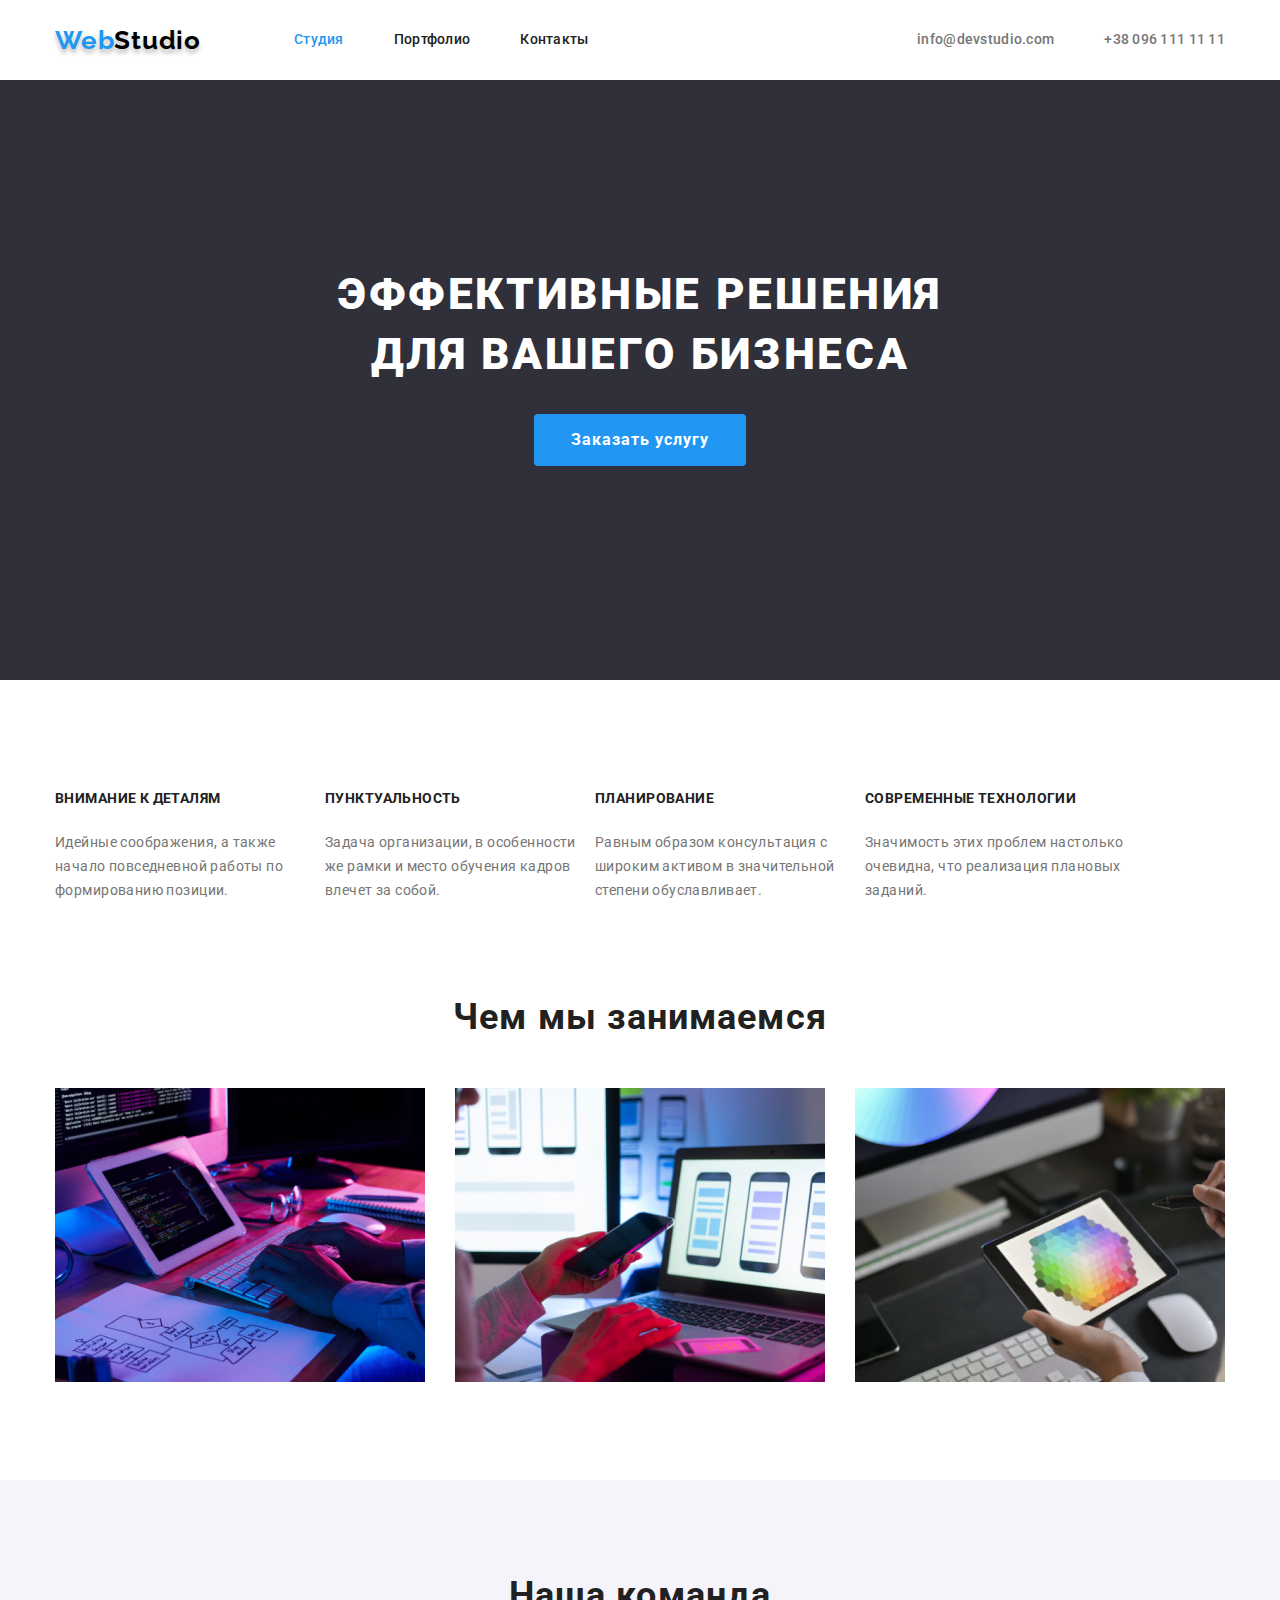
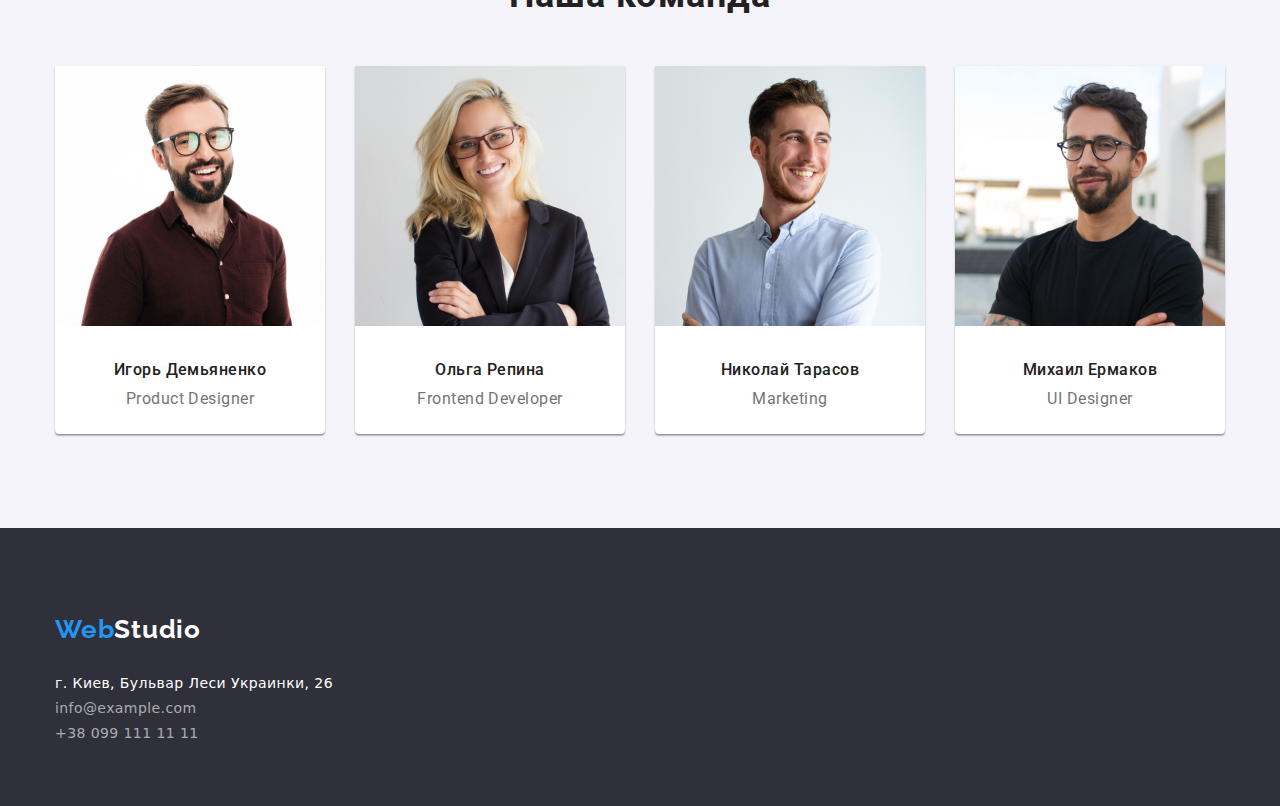
==== index.html @ 6ad6c047 "create repo" ====
<!DOCTYPE html>
<!--goit-markup-hw-04 DENYS TYMOFIEIEV-->
<!--Главная страница Студия-->
<html lang="ru">
  <head>
    <meta charset="UTF-8" />
    <meta name="viewport" content="width=device-width, initial-scale=1.0" />
    <title>Web Studio</title>
    <!--Connect stylesheet file-->
    <link
      href="https://fonts.googleapis.com/css2?family=Raleway:wght@400;500;700&family=Roboto:wght@400;500;700;900&display=swap"
      rel="stylesheet"
    />
    <link rel="stylesheet" href="./css/modern-normalize.css" />
    <link rel="stylesheet" href="./css/styles.css" />
  </head>
  <body>
    <header>
      <!-- Main navigation block -->
      <div class="container">
        <nav>
          <!--Logo links in the header-->
          <a href="./">
            <p class="logo">
              <span class="logo-blue">Web</span
              ><span class="logo-black">Studio</span>
            </p>
          </a>
          <!--Navigation list links in header-->
          <ul class="nav-block">
            <li class="list"><a class="active-link" href="./">Студия</a></li>
            <li class="list"><a href="./portfolio.html">Портфолио</a></li>
            <li class="list"><a href="">Контакты</a></li>
          </ul>
        </nav>
        <!--Contacts links list in the header-->
        <ul class="ul-contacts">
          <li class="list-contacts">
            <a href="mailto:info@devstudio.com"> info@devstudio.com </a>
          </li>
          <li class="list-contacts">
            <a href="tel:+380961111111"> +38 096 111 11 11 </a>
          </li>
        </ul>
      </div>
    </header>
    <main>
      <!--Hero block div, image and section (text and button)-->
      <section class="hero-section">
        <div class="container hero">
          <h1>
            Эффективные решения <br />
            для вашего бизнеса
          </h1>
          <button class="hero-button">Заказать услугу</button>
        </div>
      </section>
      <!--Section advantage block-->
      <section class="advantage">
        <div class="container">
          <ul>
            <li>
              <h3>Внимание к деталям</h3>
              <p>
                Идейные соображения, а также начало повседневной работы по
                формированию позиции.
              </p>
            </li>
            <li>
              <h3>Пунктуальность</h3>
              <p>
                Задача организации, в особенности же рамки и место обучения
                кадров влечет за собой.
              </p>
            </li>
            <li>
              <h3>Планирование</h3>
              <p>
                Равным образом консультация с широким активом в значительной
                степени обуславливает.
              </p>
            </li>
            <li>
              <h3>Современные технологии</h3>
              <p>
                Значимость этих проблем настолько очевидна, что реализация
                плановых заданий.
              </p>
            </li>
          </ul>
        </div>
      </section>
      <!--What we doing block-->
      <section class="section-wedo">
        <div class="wedo container">
          <h2>Чем мы занимаемся</h2>
          <ul class="wedo-img">
            <li>
              <a href=""
                ><img
                  src="./images/img1.jpg"
                  width="370"
                  alt="Десктопное приложение"
              /></a>
            </li>
            <li>
              <a href=""
                ><img
                  src="./images/img2.jpg"
                  width="370"
                  alt="Мобильное приложение"
              /></a>
            </li>
            <li>
              <a href=""
                ><img
                  src="./images/img3.jpg"
                  width="370"
                  alt="Дизайнерское решение"
              /></a>
            </li>
          </ul>
        </div>
      </section>
      <!--Our team block-->
      <section class="team-section">
        <div class="team container">
          <h2>Наша команда</h2>
          <ul>
            <li>
              <img src="./images/igor1.jpg" width="270" alt="Парень" />
              <h3>Игорь Демьяненко</h3>
              <p>Product Designer</p>
            </li>
            <li>
              <img src="./images/olga2.jpg" width="270" alt="Девушка" />
              <h3>Ольга Репина</h3>
              <p>Frontend Developer</p>
            </li>
            <li>
              <img src="./images/nikola3.jpg" width="270" alt="Парень" />
              <h3>Николай Тарасов</h3>
              <p>Marketing</p>
            </li>
            <li>
              <img src="./images/michael4.jpg" width="270" alt="Парень" />
              <h3>Михаил Ермаков</h3>
              <p>UI Designer</p>
            </li>
          </ul>
        </div>
      </section>
      <!--Footer area - down page-->
    </main>
    <footer>
      <!--Logo links in the header-->
      <div class="container down-page">
        <a href="./">
          <p class="logodown">
            <span class="logo-blue">Web</span
            ><span class="logo-white">Studio</span>
          </p>
        </a>
        <address class="adr">
          <span>г. Киев, Бульвар Леси Украинки, 26</span> <br />
          <a href="mailto:info@example.com"> info@example.com </a>
          <br />
          <a href="tel:+380991111111"> +38 099 111 11 11 </a>
        </address>
      </div>
    </footer>
  </body>
</html>
---- css/styles.css ----
/*Палітра основних кольорів*/
/*Logo-blue color: #2196F3;*/
/*Logo-black color: #000000;*/
/*Logo-white color: #FFFFFF;*/
/*h2-text color: #212121;*/
/*p-text color: #757575;*/
/*footer-header background: #2F303A;*/
/*our team section background: #F5F4FA;*/
:root {
  --Logo-blue-color: #2196f3;
  --Logo-black-color: #000000;
  --Logo-white-color: #ffffff;
  --h2-text-color: #212121;
  --p-text-color: #757575;
  --footer-header-background: #2f303a;
  --our-team-background: #f5f4fa;
}
header > div {
  align-items: center;

  background-color: var(--Logo-white-color);
  font-family: Roboto;
  font-style: normal;
  font-weight: 500;
  font-size: 14px;
  line-height: 1.14;
  letter-spacing: 0.02em;
}
main {
  font-family: Roboto;
}
a {
  text-decoration: none;
}
ul {
  list-style: none;
  padding-left: 0;
}
h1 {
  margin-top: 0;
  margin-bottom: 0;
}
h2 {
  margin-top: 0;
  margin-bottom: 0;

  color: var(--h2-text-color);
  font-style: normal;
  font-weight: bold;
  font-size: 36px;
  line-height: 42px;
  letter-spacing: 0.03em;
}
/*Logo style*/
nav > a {
  display: block;
  margin-right: 93px;
}
p.logo {
  font-family: Raleway;
  font-style: normal;
  font-weight: bold;
  font-size: 26px;
  line-height: 31px;
  letter-spacing: 0.03em;
  text-shadow: 0px 4px 4px rgba(0, 0, 0, 0.25);
}
p.logo-portfolio {
  font-family: Raleway;
  font-style: normal;
  font-weight: bold;
  font-size: 26px;
  line-height: 31px;
  letter-spacing: 0.03em;
}
p.logodown {
  margin: 0px, 0px, 20px, 0px;
  font-family: Raleway;
  font-style: normal;
  font-weight: bold;
  font-size: 26px;
  line-height: 31px;
  letter-spacing: 0.03em;
}
span.logo-blue {
  color: var(--Logo-blue-color);
}
span.logo-black {
  color: var(--Logo-black-color);
}
span.logo-white {
  color: var(--Logo-white-color);
}
nav {
  display: flex;
  align-items: center;
}
/*Загальні параметри контейнера для макета*/
.container {
  display: flex;
  width: 1200px;
  padding-left: 15px;
  padding-right: 15px;
  margin-left: auto;
  margin-right: auto;
}
header > div {
  align-items: center;
  max-height: 80px;

  background-color: var(--Logo-white-color);
  font-family: Roboto;
  font-style: normal;
  font-weight: 500;
  font-size: 14px;
  line-height: 1.14;
  letter-spacing: 0.02em;
}
.list > a {
  color: var(--h2-text-color);
}
.list > a:hover,
.list > a:focus {
  color: var(--Logo-blue-color);
}
/*Пошта та телефон в хедері*/
.ul-contacts {
  display: flex;
  align-items: center;
  margin-left: auto;
}
.ul-contacts li:not(:last-child) {
  margin-right: 50px;
}
.list-contacts > a {
  color: var(--p-text-color);
}
.list-contacts > a:hover,
.list-contacts > a:focus {
  color: var(--Logo-blue-color);
}
/* nav-block стилі для блоку посилань хедера*/
.nav-block {
  display: flex;
  padding-left: 0;
}
.nav-block li:not(:last-child) {
  margin-right: 50px;
}
/* Оформлення ГЕРОЯ*/
.hero {
  display: flex;
  flex-direction: column;
  justify-content: center;
  align-items: center;

  font-family: Roboto;
}
.hero-section {
  padding-top: 184px;
  padding-bottom: 184px;
  background-color: var(--footer-header-background);
}
.hero > h1 {
  color: var(--Logo-white-color);
  font-family: Roboto;
  font-style: normal;
  font-weight: 900;
  font-size: 44px;
  line-height: 60px;
  text-align: center;
  letter-spacing: 0.06em;
  text-transform: uppercase;
}
.hero-button {
  box-sizing: content-box;
  width: 200px;
  height: 50px;
  margin: 30px;
  border: var(--Logo-blue-color);
  border-radius: 4px;
  background-color: var(--Logo-blue-color);
  color: var(--Logo-white-color);
  font-style: normal;
  font-weight: bold;
  font-size: 16px;
  line-height: 30px;
  letter-spacing: 0.06em;
}
.hero-button:hover,
.hero-button:hover {
  background-color: var(--Logo-white-color);
  color: var(--Logo-blue-color);
  font-style: normal;
  font-weight: bold;
  font-size: 16px;
  line-height: 30px;
  text-align: center;
  letter-spacing: 0.06em;
}
/*Оформлення ПЕРЕВАГИ*/
.advantage {
  padding-top: 94px;
}
.advantage h3 {
  margin-top: 0;
  padding-bottom: 10px;
  color: var(--h2-text-color);
  font-style: normal;
  font-weight: bold;
  font-size: 14px;
  line-height: 16px;
  letter-spacing: 0.03em;
  text-transform: uppercase;
}
.advantage p {
  max-width: 270px;
  margin: 0;

  color: var(--p-text-color);
  font-style: normal;
  font-weight: normal;
  font-size: 14px;
  line-height: 24px;
  letter-spacing: 0.03em;
}
.advantage ul {
  display: flex;
  margin-bottom: 0;
  justify-content: space-between;
}
/* Оформлення ЧИМ МИ ЗАЙМАЄМОСЯ */
.section-wedo {
  padding-top: 94px;
  padding-bottom: 94px;
}
.wedo {
  flex-direction: column;
  margin-bottom: 0px;
}
.wedo > h2 {
  text-align: center;
  margin-bottom: 0px;
}
.wedo-img a {
  display: block;
  margin-bottom: 0px;
}
.wedo-img {
  display: flex;
  justify-content: space-between;
  margin-top: 50px;
  margin-bottom: 0px;
}
/* Оформлення Наша Команда*/
.team-section {
  padding-top: 94px;
  padding-bottom: 94px;
  background-color: var(--our-team-background);
}
.team {
  flex-direction: column;
  justify-content: center;
  align-items: center;
  font-style: normal;
  font-weight: 500;
  font-size: 16px;
  line-height: 19px;
  text-align: center;
  letter-spacing: 0.03em;
}
.team > h2 {
  margin-bottom: 50px;
  font-style: normal;
  font-weight: bold;
  font-size: 36px;
  line-height: 42px;
  text-align: center;
  letter-spacing: 0.03em;
}
.team > ul {
  display: flex;
  margin-bottom: 0px;
  margin-top: 0px;
  margin-left: auto;
  margin-right: auto;
  justify-content: space-between;
}
.team li {
  max-width: 270px;
  max-height: 368px;

  background-color: var(--Logo-white-color);
  box-shadow: 0px 1px 3px rgba(0, 0, 0, 0.12), 0px 1px 1px rgba(0, 0, 0, 0.14),
    0px 2px 1px rgba(0, 0, 0, 0.2);
  border-radius: 0px 0px 4px 4px;
}
.team li:not(:last-child) {
  margin-right: 30px;
}
.team h3 {
  padding-top: 30px;
  margin-bottom: 10px;
  margin-top: 0px;
  color: var(--h2-text-color);
  font-style: normal;
  font-weight: 500;
  font-size: 16px;
  line-height: 19px;
  text-align: center;
  letter-spacing: 0.03em;
}
.team p {
  box-sizing: border-box;
  padding-bottom: 30px;
  margin-top: 0px;
  margin-bottom: 0px;
  color: var(--p-text-color);
  font-style: normal;
  font-weight: normal;
  font-size: 16px;
  line-height: 19px;
  text-align: center;
  letter-spacing: 0.03em;
}
/*Елементи підвалу*/
footer {
  padding-top: 60px;
  padding-bottom: 60px;
  background-color: var(--footer-header-background);
}
address {
  font-style: normal;
  font-weight: normal;
  font-size: 14px;
  line-height: 24px;
  letter-spacing: 0.03em;
}
.down-page {
  flex-direction: column;
  align-items: flex-start;
}
footer > a > p {
  margin-top: 0;
}

.adr span {
  margin-bottom: 9px;
  color: var(--Logo-white-color);
  font-style: normal;
  font-weight: normal;
  font-size: 14px;
  line-height: 1.71;
  /* or 171% */
  letter-spacing: 0.03em;
}
.adr a {
  color: rgba(255, 255, 255, 0.6);
  font-style: normal;
  font-weight: normal;
  font-size: 14px;
  line-height: 1.71;
  /* or 171% */
  letter-spacing: 0.03em;
  margin-bottom: 9px;
}
a.active-link {
  color: var(--Logo-blue-color);
}
button.filter {
  padding: 6px 22px 6px 22px;
  color: var(--h2-text-color);
  background-color: var(--our-team-background);
  font-style: normal;
  font-weight: 500;
  font-size: 16px;
  line-height: 26px;
  text-align: center;
  letter-spacing: 0.03em;
  border-radius: 4px;
  box-shadow: none;
  border: none;
}
button.filter:hover,
button.active:focus {
  color: var(--Logo-white-color);
  background-color: var(--Logo-blue-color);
  font-style: normal;
  font-weight: 500;
  font-size: 16px;
  line-height: 26px;
  text-align: center;
  letter-spacing: 0.03em;
  border-color: var(--Logo-white-color);
  box-shadow: 0px 4px 5px 0 rgba(0, 0, 0, 0.5); /* Параметры тени */
}
h2.img-head {
  color: var(--h2-text-color);
  font-style: normal;
  font-weight: bold;
  font-size: 18px;
  line-height: 36px;
  letter-spacing: 0.06em;
}
p.img-p {
  color: var(--p-text-color);
  font-style: normal;
  font-weight: normal;
  font-size: 16px;
  line-height: 30px;
  letter-spacing: 0.03em;
}
/* PORTFOLIO - PAGE Styles*/
/* PORTFOLIO - PAGE Styles*/
/* PORTFOLIO - PAGE Styles*/

.no-display {
  display: none;
}
.zero {
  margin-bottom: 0px;
  margin-top: 0px;
}
.search-menu {
  display: flex;
  justify-content: center;
  margin-top: 87px;
  margin-bottom: 50px;
}
.search-menu > li:not(:last-child) {
  margin-right: 8px;
}
.portfolio-section {
  margin-top: 0px;
  margin-bottom: 101px;
}
.portfolio-content {
  flex-direction: column;
  justify-content: center;
}
.portfolio-projects {
  display: flex;
  flex-wrap: wrap;
  justify-content: center;
  margin-top: 0px;
  margin-bottom: 0px;
}
.portfolio-projects > li {
  box-sizing: border-box;
  max-width: 370px;
  max-height: 404px;
  margin-top: 0px;
  margin-bottom: 0px;
  border-style: solid;
  border-width: 1px;
  border-color: #eeeeee;
}
.portfolio-projects > li:not(:nth-last-child(-n + 3)) {
  margin-bottom: 30px;
}
.portfolio-projects > li:not(:nth-child(3n + 0)) {
  margin-right: 30px;
}
.portfolio-projects > li > a > h2 {
  box-sizing: border-box;
  margin-left: 24px;
  margin-bottom: 4px;
  padding-top: 20px;
}
.portfolio-projects > li > a > p {
  box-sizing: border-box;
  margin-left: 24px;
  margin-top: 0px;
  margin-bottom: 0px;
  padding-bottom: 20px;
}
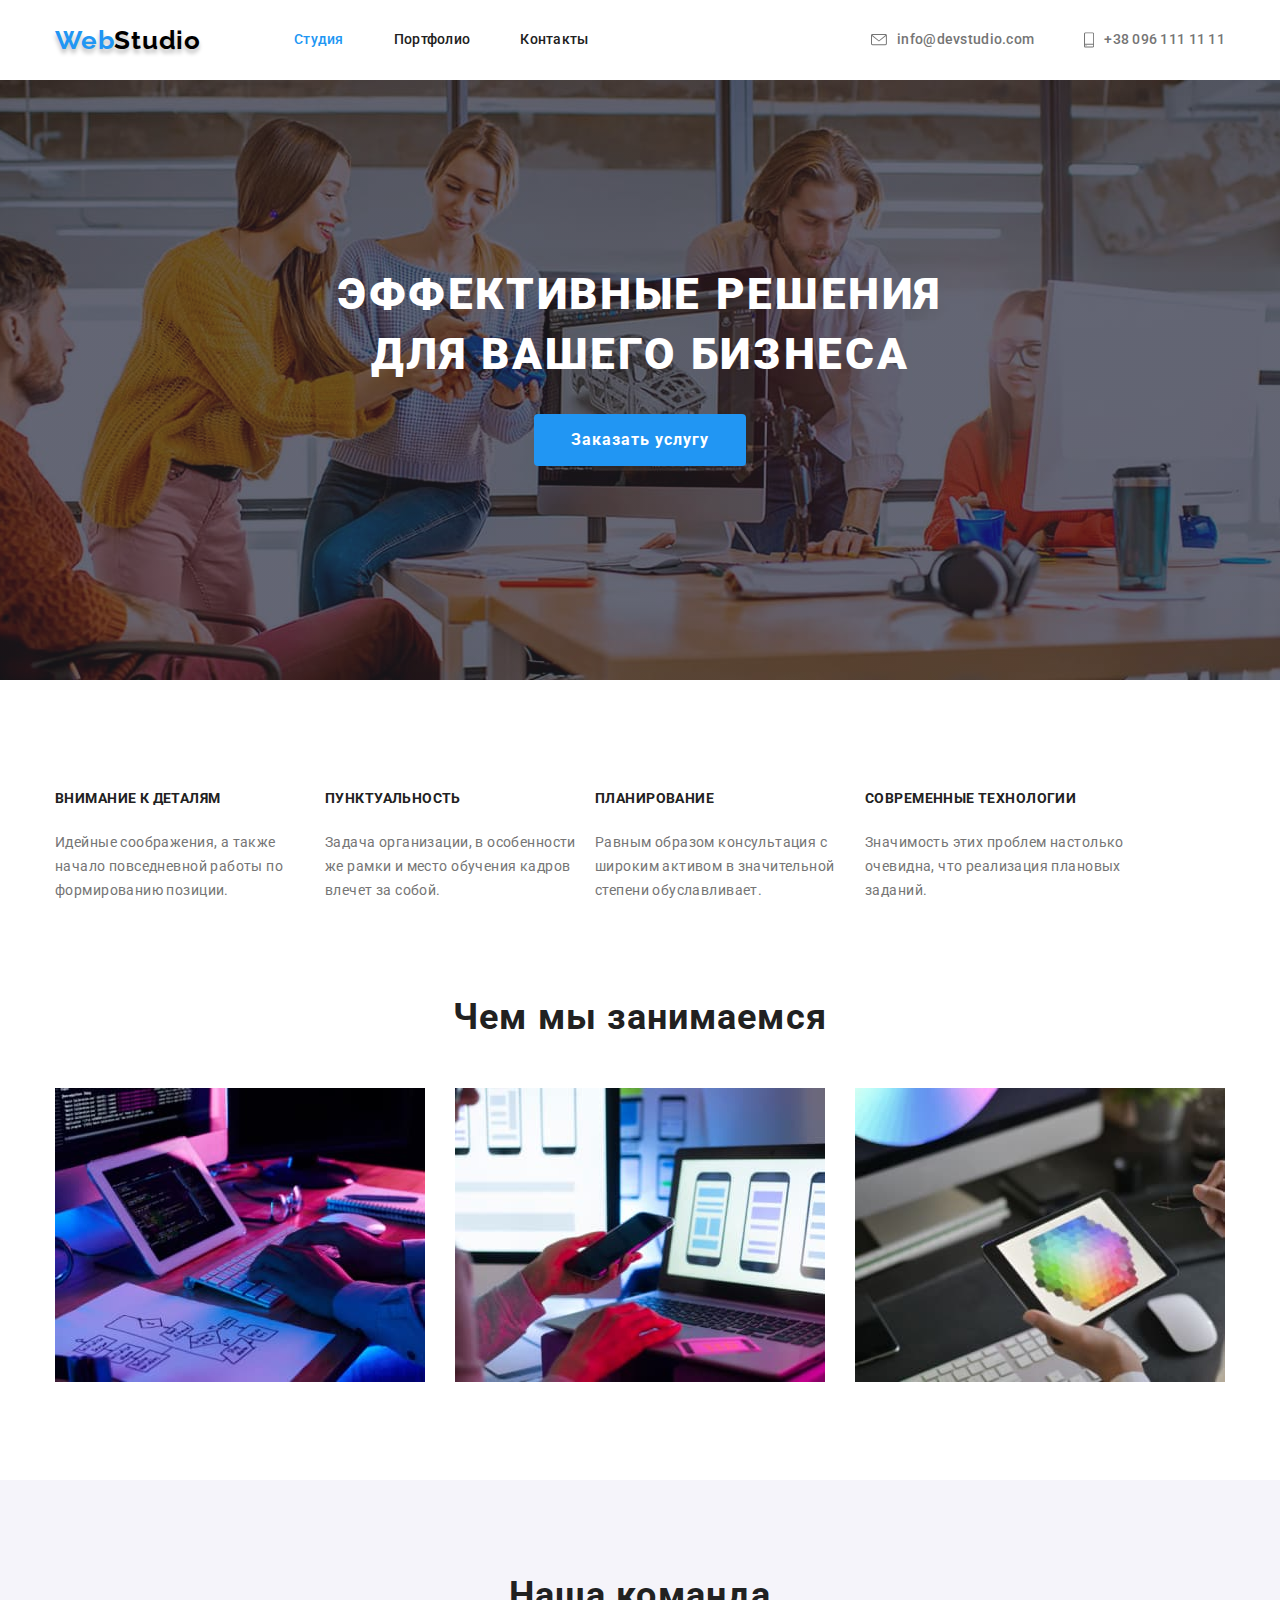
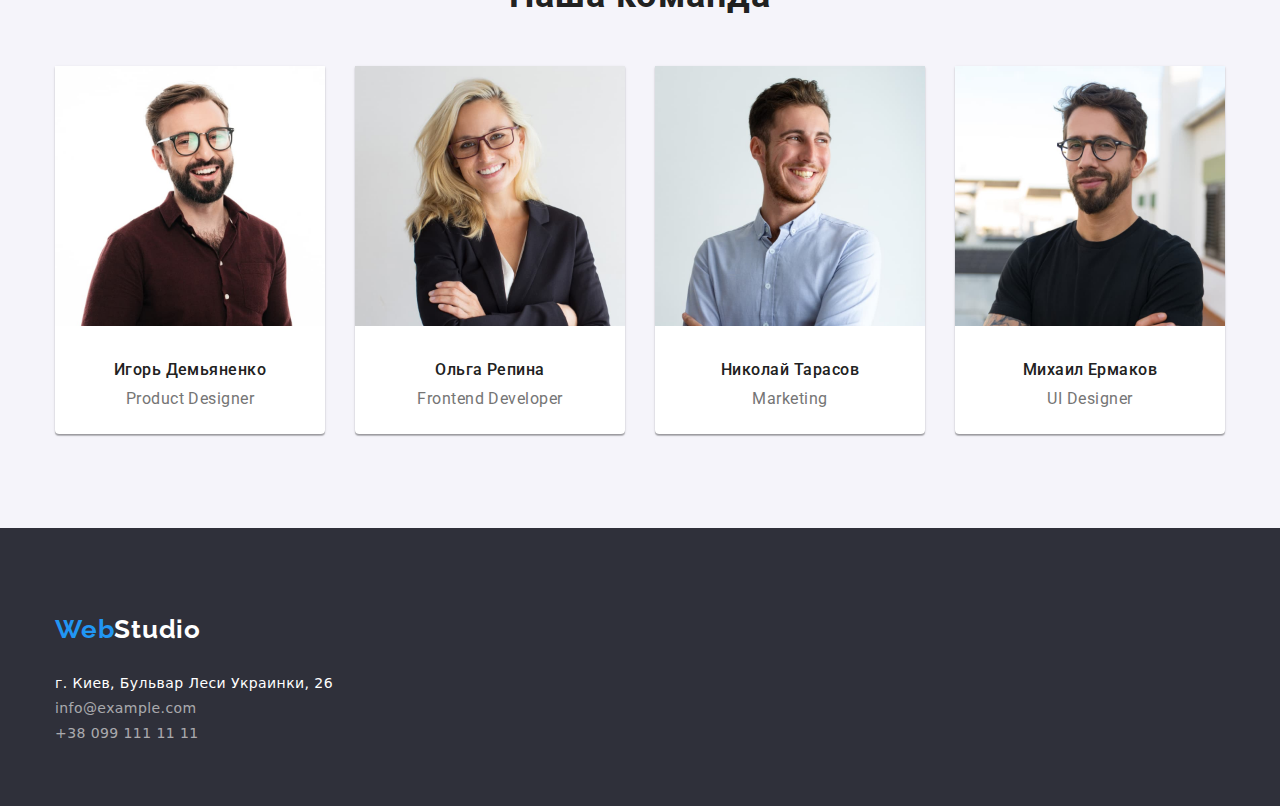
==== commit 7b0d540c: "update images" ====
--- a/index.html
+++ b/index.html
@@ -36,10 +36,20 @@
         <!--Contacts links list in the header-->
         <ul class="ul-contacts">
           <li class="list-contacts">
-            <a href="mailto:info@devstudio.com"> info@devstudio.com </a>
+            <a href="mailto:info@devstudio.com"
+              ><svg class="icon-header" width="16" height="12">
+                <use href="./images/sprite.svg#icon-hover"></use>
+              </svg>
+              info@devstudio.com
+            </a>
           </li>
           <li class="list-contacts">
-            <a href="tel:+380961111111"> +38 096 111 11 11 </a>
+            <a href="tel:+380961111111"
+              ><svg class="icon-header" width="10" height="16">
+                <use href="./images/sprite.svg#icon-smartphone"></use>
+              </svg>
+              +38 096 111 11 11
+            </a>
           </li>
         </ul>
       </div>
--- a/css/styles.css
+++ b/css/styles.css
@@ -14,6 +14,7 @@
   --p-text-color: #757575;
   --footer-header-background: #2f303a;
   --our-team-background: #f5f4fa;
+  --new-bg-hero: #c4c4c4;
 }
 header > div {
   align-items: center;
@@ -132,12 +133,17 @@
 .ul-contacts li:not(:last-child) {
   margin-right: 50px;
 }
+
 .list-contacts > a {
+  display: flex;
+  align-items: center;
   color: var(--p-text-color);
+  fill: #757575;
 }
 .list-contacts > a:hover,
 .list-contacts > a:focus {
   color: var(--Logo-blue-color);
+  fill: var(--Logo-blue-color);
 }
 /* nav-block стилі для блоку посилань хедера*/
 .nav-block {
@@ -159,7 +165,15 @@
 .hero-section {
   padding-top: 184px;
   padding-bottom: 184px;
-  background-color: var(--footer-header-background);
+  background-color: var(--new-bg-hero);
+  background-image: linear-gradient(
+      to right,
+      rgba(47, 48, 58, 0.4),
+      rgba(47, 48, 58, 0.4)
+    ),
+    url("../images/image-for-hero.jpg");
+  background-repeat: no-repeat;
+  background-position: center;
 }
 .hero > h1 {
   color: var(--Logo-white-color);
@@ -188,9 +202,9 @@
   letter-spacing: 0.06em;
 }
 .hero-button:hover,
-.hero-button:hover {
-  background-color: var(--Logo-white-color);
-  color: var(--Logo-blue-color);
+.hero-button:focus {
+  background-color: #188ce8;
+  color: var(--Logo-white-color);
   font-style: normal;
   font-weight: bold;
   font-size: 16px;
@@ -474,3 +488,9 @@
   margin-bottom: 0px;
   padding-bottom: 20px;
 }
+/* ОФОРМЛЕННЯ ГРАФІКИ*/
+/* ОФОРМЛЕННЯ ГРАФІКИ*/
+/* ОФОРМЛЕННЯ ГРАФІКИ*/
+.icon-header {
+  margin-right: 10px;
+}
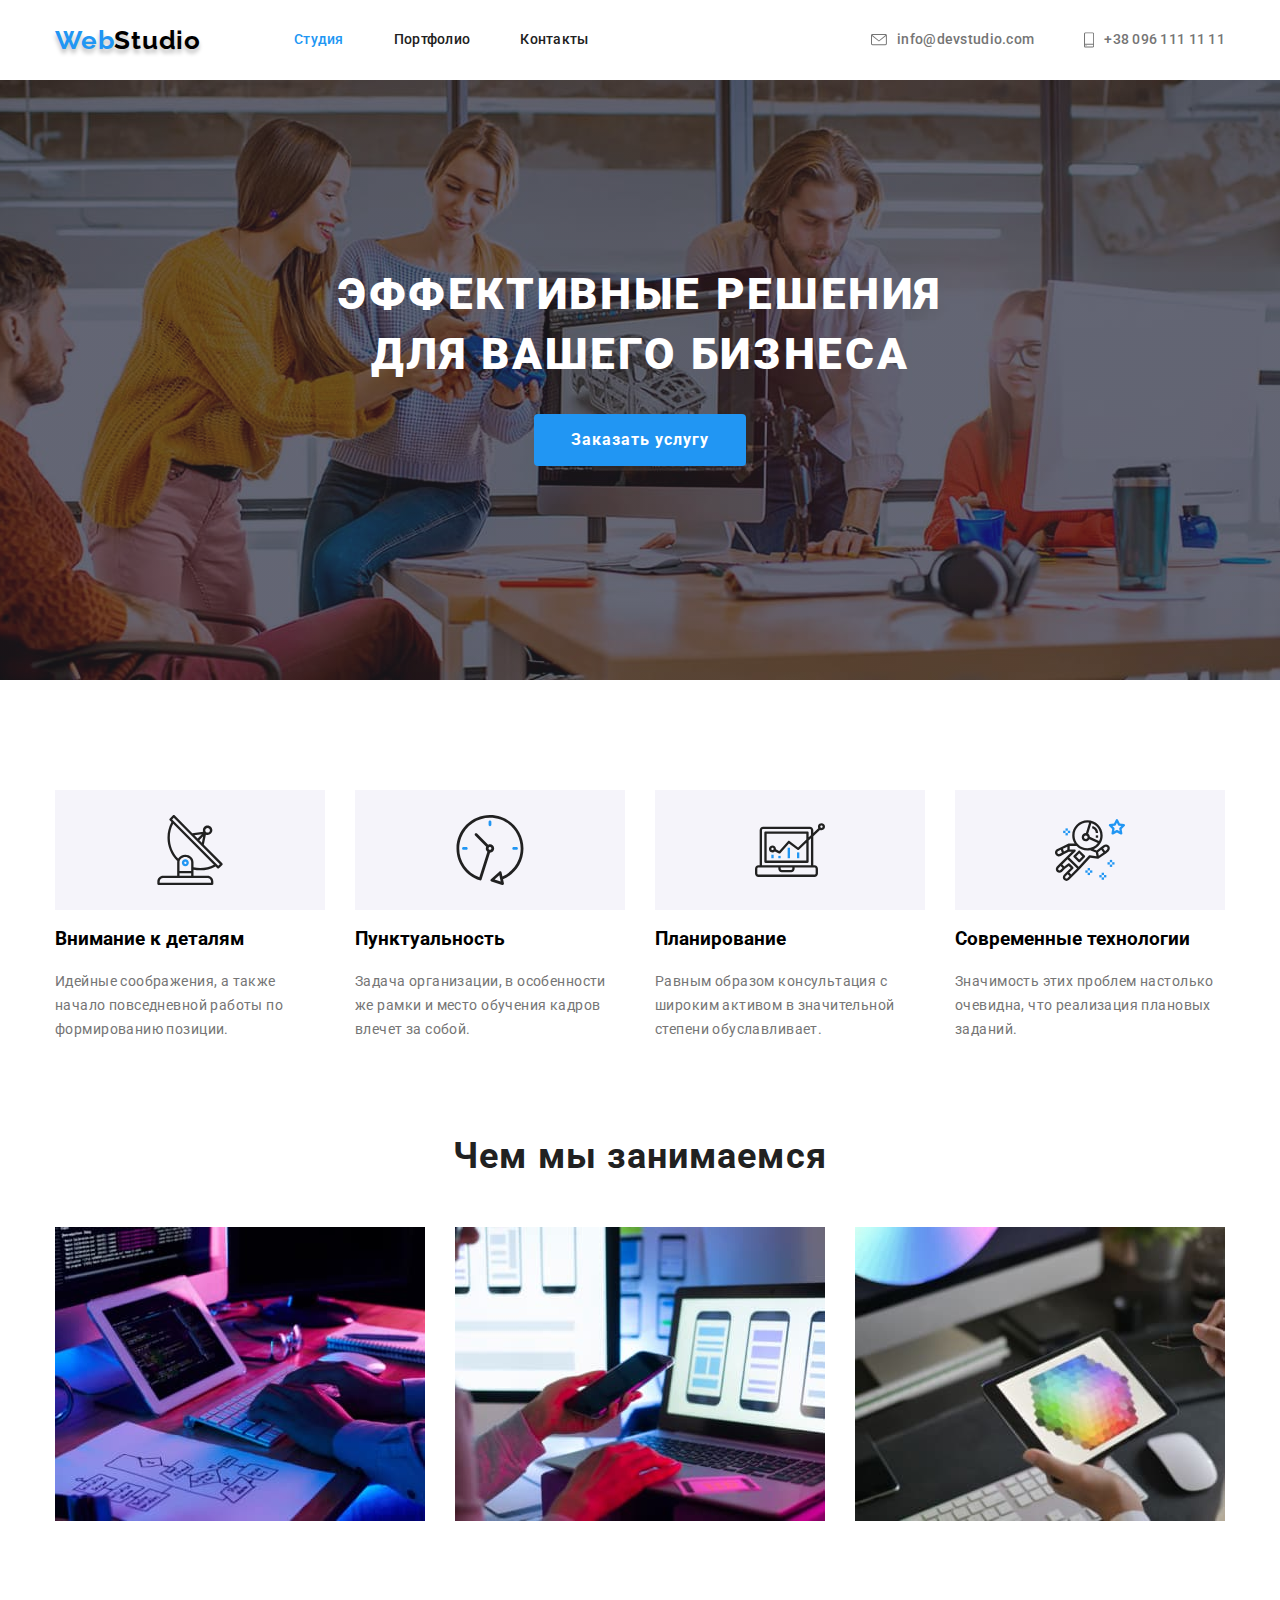
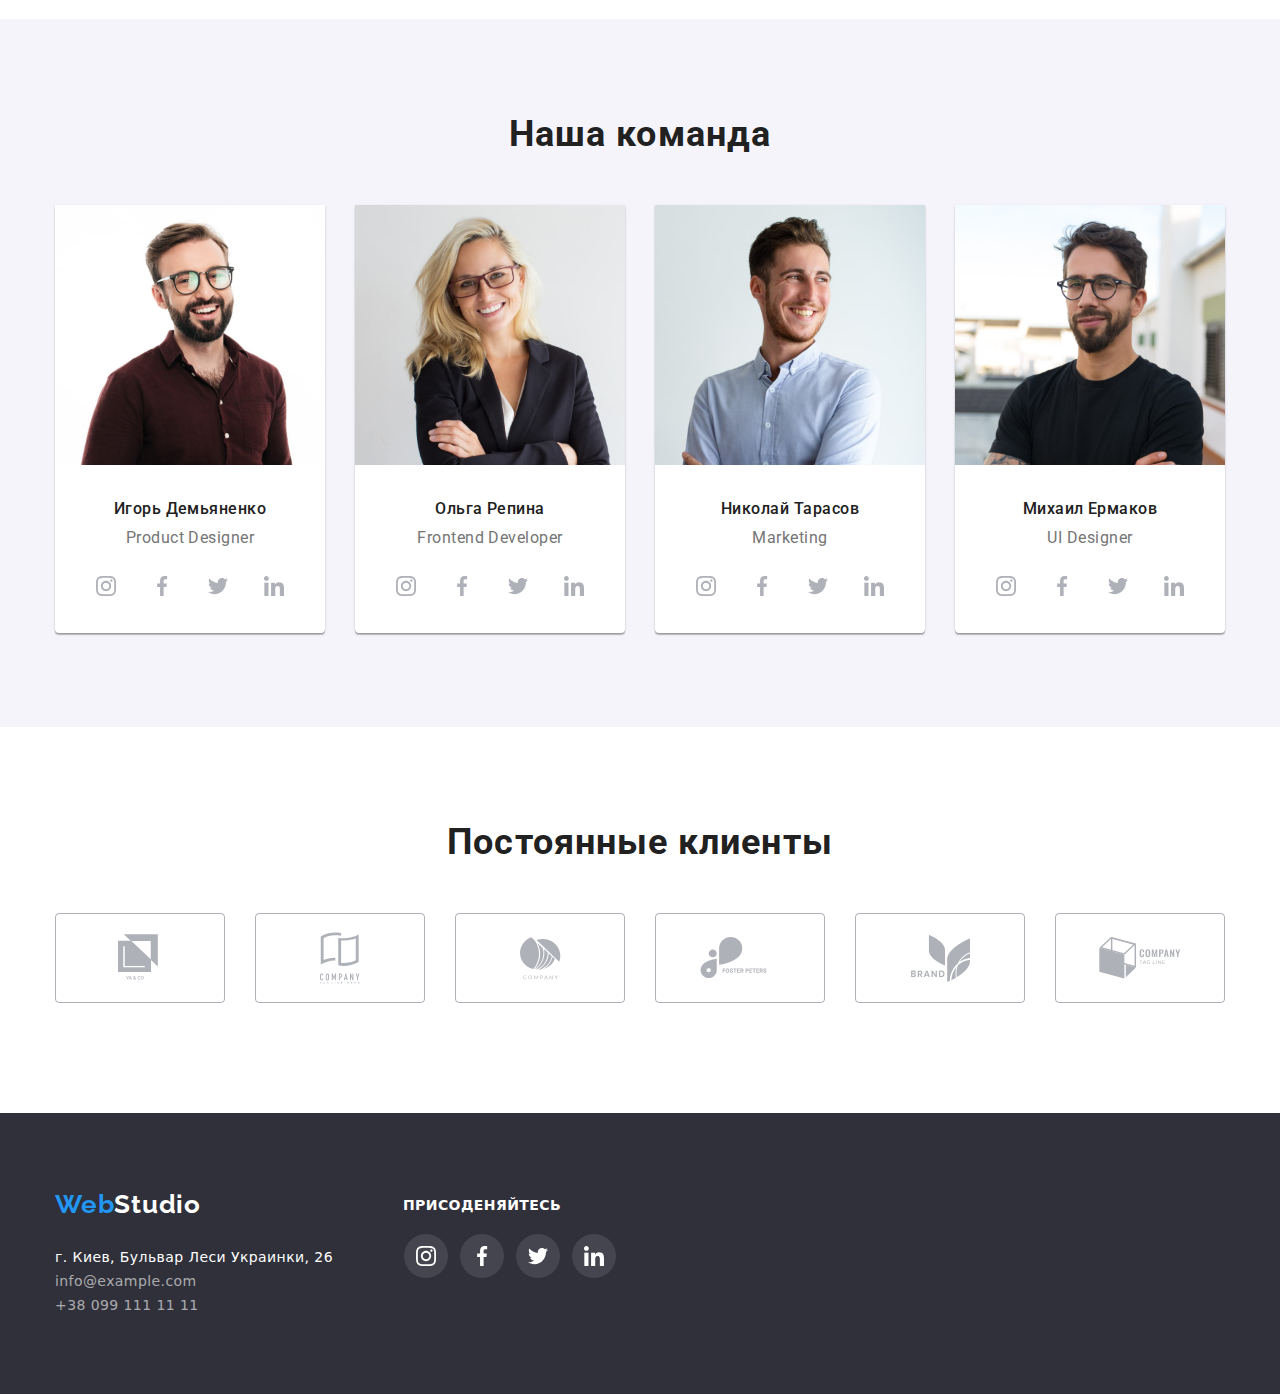
==== commit edf90617: "HW4 ver1" ====
--- a/index.html
+++ b/index.html
@@ -70,6 +70,11 @@
         <div class="container">
           <ul>
             <li>
+              <div class="icon-adv">
+                <svg width="70" height="70">
+                  <use href="./images/sprite.svg#icon-antenna1"></use>
+                </svg>
+              </div>
               <h3>Внимание к деталям</h3>
               <p>
                 Идейные соображения, а также начало повседневной работы по
@@ -77,6 +82,11 @@
               </p>
             </li>
             <li>
+              <div class="icon-adv">
+                <svg width="70" height="70">
+                  <use href="./images/sprite.svg#icon-clock1"></use>
+                </svg>
+              </div>
               <h3>Пунктуальность</h3>
               <p>
                 Задача организации, в особенности же рамки и место обучения
@@ -84,6 +94,11 @@
               </p>
             </li>
             <li>
+              <div class="icon-adv">
+                <svg width="70" height="70">
+                  <use href="./images/sprite.svg#icon-diagram1"></use>
+                </svg>
+              </div>
               <h3>Планирование</h3>
               <p>
                 Равным образом консультация с широким активом в значительной
@@ -91,6 +106,11 @@
               </p>
             </li>
             <li>
+              <div class="icon-adv">
+                <svg width="70" height="70">
+                  <use href="./images/sprite.svg#icon-astronaut1"></use>
+                </svg>
+              </div>
               <h3>Современные технологии</h3>
               <p>
                 Значимость этих проблем настолько очевидна, что реализация
@@ -136,26 +156,203 @@
       <section class="team-section">
         <div class="team container">
           <h2>Наша команда</h2>
-          <ul>
+          <ul class="team-ul">
             <li>
               <img src="./images/igor1.jpg" width="270" alt="Парень" />
               <h3>Игорь Демьяненко</h3>
               <p>Product Designer</p>
+              <div>
+                <ul class="social-ul">
+                  <li class="social-li">
+                    <a href="">
+                      <svg class="social-link" width="20" height="20">
+                        <use href="./images/sprite.svg#icon-instagram"></use>
+                      </svg>
+                    </a>
+                  </li>
+                  <li class="social-li">
+                    <a href="">
+                      <svg class="social-link" width="20" height="20">
+                        <use href="./images/sprite.svg#icon-facebook"></use>
+                      </svg>
+                    </a>
+                  </li>
+                  <li class="social-li">
+                    <a href="">
+                      <svg class="social-link" width="20" height="20">
+                        <use href="./images/sprite.svg#icon-twitter"></use>
+                      </svg>
+                    </a>
+                  </li>
+                  <li class="social-li">
+                    <a href="">
+                      <svg class="social-link" width="20" height="20">
+                        <use href="./images/sprite.svg#icon-linkedin"></use>
+                      </svg>
+                    </a>
+                  </li>
+                </ul>
+              </div>
             </li>
             <li>
               <img src="./images/olga2.jpg" width="270" alt="Девушка" />
               <h3>Ольга Репина</h3>
               <p>Frontend Developer</p>
+              <div>
+                <ul class="social-ul">
+                  <li class="social-li">
+                    <a href="">
+                      <svg class="social-link" width="20" height="20">
+                        <use href="./images/sprite.svg#icon-instagram"></use>
+                      </svg>
+                    </a>
+                  </li>
+                  <li class="social-li">
+                    <a href="">
+                      <svg class="social-link" width="20" height="20">
+                        <use href="./images/sprite.svg#icon-facebook"></use>
+                      </svg>
+                    </a>
+                  </li>
+                  <li class="social-li">
+                    <a href="">
+                      <svg class="social-link" width="20" height="20">
+                        <use href="./images/sprite.svg#icon-twitter"></use>
+                      </svg>
+                    </a>
+                  </li>
+                  <li class="social-li">
+                    <a href="">
+                      <svg class="social-link" width="20" height="20">
+                        <use href="./images/sprite.svg#icon-linkedin"></use>
+                      </svg>
+                    </a>
+                  </li>
+                </ul>
+              </div>
             </li>
             <li>
               <img src="./images/nikola3.jpg" width="270" alt="Парень" />
               <h3>Николай Тарасов</h3>
               <p>Marketing</p>
+              <div>
+                <ul class="social-ul">
+                  <li class="social-li">
+                    <a href="">
+                      <svg class="social-link" width="20" height="20">
+                        <use href="./images/sprite.svg#icon-instagram"></use>
+                      </svg>
+                    </a>
+                  </li>
+                  <li class="social-li">
+                    <a href="">
+                      <svg class="social-link" width="20" height="20">
+                        <use href="./images/sprite.svg#icon-facebook"></use>
+                      </svg>
+                    </a>
+                  </li>
+                  <li class="social-li">
+                    <a href="">
+                      <svg class="social-link" width="20" height="20">
+                        <use href="./images/sprite.svg#icon-twitter"></use>
+                      </svg>
+                    </a>
+                  </li>
+                  <li class="social-li">
+                    <a href="">
+                      <svg class="social-link" width="20" height="20">
+                        <use href="./images/sprite.svg#icon-linkedin"></use>
+                      </svg>
+                    </a>
+                  </li>
+                </ul>
+              </div>
             </li>
             <li>
               <img src="./images/michael4.jpg" width="270" alt="Парень" />
               <h3>Михаил Ермаков</h3>
               <p>UI Designer</p>
+              <div>
+                <ul class="social-ul">
+                  <li class="social-li">
+                    <a href="">
+                      <svg class="social-link" width="20" height="20">
+                        <use href="./images/sprite.svg#icon-instagram"></use>
+                      </svg>
+                    </a>
+                  </li>
+                  <li class="social-li">
+                    <a href="">
+                      <svg class="social-link" width="20" height="20">
+                        <use href="./images/sprite.svg#icon-facebook"></use>
+                      </svg>
+                    </a>
+                  </li>
+                  <li class="social-li">
+                    <a href="">
+                      <svg class="social-link" width="20" height="20">
+                        <use href="./images/sprite.svg#icon-twitter"></use>
+                      </svg>
+                    </a>
+                  </li>
+                  <li class="social-li">
+                    <a href="">
+                      <svg class="social-link" width="20" height="20">
+                        <use href="./images/sprite.svg#icon-linkedin"></use>
+                      </svg>
+                    </a>
+                  </li>
+                </ul>
+              </div>
+            </li>
+          </ul>
+        </div>
+      </section>
+      <section class="section-wedo">
+        <div class="wedo container">
+          <h2>Постоянные клиенты</h2>
+          <ul class="client-ul">
+            <li>
+              <a class="client-link" href="">
+                <svg width="44" height="49">
+                  <use href="./images/sprite.svg#icon-logo1"></use>
+                </svg>
+              </a>
+            </li>
+            <li>
+              <a class="client-link" href="">
+                <svg width="40" height="52">
+                  <use href="./images/sprite.svg#icon-logo2"></use>
+                </svg>
+              </a>
+            </li>
+            <li>
+              <a class="client-link" href="">
+                <svg width="41" height="43">
+                  <use href="./images/sprite.svg#icon-logo3"></use>
+                </svg>
+              </a>
+            </li>
+            <li>
+              <a class="client-link" href="">
+                <svg width="80" height="42">
+                  <use href="./images/sprite.svg#icon-logo4"></use>
+                </svg>
+              </a>
+            </li>
+            <li>
+              <a class="client-link" href="">
+                <svg width="59" height="47">
+                  <use href="./images/sprite.svg#icon-logo5"></use>
+                </svg>
+              </a>
+            </li>
+            <li>
+              <a class="client-link" href="">
+                <svg width="88" height="42">
+                  <use href="./images/sprite.svg#icon-logo6"></use>
+                </svg>
+              </a>
             </li>
           </ul>
         </div>
@@ -165,18 +362,55 @@
     <footer>
       <!--Logo links in the header-->
       <div class="container down-page">
-        <a href="./">
-          <p class="logodown">
-            <span class="logo-blue">Web</span
-            ><span class="logo-white">Studio</span>
-          </p>
-        </a>
-        <address class="adr">
-          <span>г. Киев, Бульвар Леси Украинки, 26</span> <br />
-          <a href="mailto:info@example.com"> info@example.com </a>
-          <br />
-          <a href="tel:+380991111111"> +38 099 111 11 11 </a>
-        </address>
+        <ul class="footer-ul">
+          <li class="footer-col">
+            <a href="./">
+              <p class="logodown">
+                <span class="logo-blue">Web</span
+                ><span class="logo-white">Studio</span>
+              </p>
+            </a>
+            <address class="adr">
+              <span>г. Киев, Бульвар Леси Украинки, 26</span> <br />
+              <a href="mailto:info@example.com"> info@example.com </a>
+              <br />
+              <a href="tel:+380991111111"> +38 099 111 11 11 </a>
+            </address>
+          </li>
+          <li>
+            <p class="add">ПРИСОДЕНЯЙТЕСЬ</p>
+            <ul class="social-ul-down">
+              <li class="social-li-down">
+                <a href="">
+                  <svg class="social-link" width="20" height="20">
+                    <use href="./images/sprite.svg#icon-instagram"></use>
+                  </svg>
+                </a>
+              </li>
+              <li class="social-li-down">
+                <a href="">
+                  <svg class="social-link" width="20" height="20">
+                    <use href="./images/sprite.svg#icon-facebook"></use>
+                  </svg>
+                </a>
+              </li>
+              <li class="social-li-down">
+                <a href="">
+                  <svg class="social-link" width="20" height="20">
+                    <use href="./images/sprite.svg#icon-twitter"></use>
+                  </svg>
+                </a>
+              </li>
+              <li class="social-li-down">
+                <a href="">
+                  <svg class="social-link" width="20" height="20">
+                    <use href="./images/sprite.svg#icon-linkedin"></use>
+                  </svg>
+                </a>
+              </li>
+            </ul>
+          </li>
+        </ul>
       </div>
     </footer>
   </body>
--- a/css/styles.css
+++ b/css/styles.css
@@ -216,7 +216,7 @@
 .advantage {
   padding-top: 94px;
 }
-.advantage h3 {
+.a .advantage h3 {
   margin-top: 0;
   padding-bottom: 10px;
   color: var(--h2-text-color);
@@ -242,6 +242,9 @@
   display: flex;
   margin-bottom: 0;
   justify-content: space-between;
+}
+.advantage li:not(:last-child) {
+  margin-right: 30px;
 }
 /* Оформлення ЧИМ МИ ЗАЙМАЄМОСЯ */
 .section-wedo {
@@ -300,9 +303,9 @@
   margin-right: auto;
   justify-content: space-between;
 }
-.team li {
+.team-ul > li {
   max-width: 270px;
-  max-height: 368px;
+  max-height: 428px;
 
   background-color: var(--Logo-white-color);
   box-shadow: 0px 1px 3px rgba(0, 0, 0, 0.12), 0px 1px 1px rgba(0, 0, 0, 0.14),
@@ -326,7 +329,7 @@
 }
 .team p {
   box-sizing: border-box;
-  padding-bottom: 30px;
+  padding-bottom: 16px;
   margin-top: 0px;
   margin-bottom: 0px;
   color: var(--p-text-color);
@@ -339,10 +342,17 @@
 }
 /*Елементи підвалу*/
 footer {
+  display: flex;
   padding-top: 60px;
   padding-bottom: 60px;
   background-color: var(--footer-header-background);
 }
+.footer-ul{
+  display: flex;
+  flex-direction: row;
+}
+
+}
 address {
   font-style: normal;
   font-weight: normal;
@@ -350,11 +360,14 @@
   line-height: 24px;
   letter-spacing: 0.03em;
 }
+.footer-col{
+  margin-right: 70px;
+}
 .down-page {
   flex-direction: column;
   align-items: flex-start;
 }
-footer > a > p {
+footer a > p {
   margin-top: 0;
 }
 
@@ -494,3 +507,104 @@
 .icon-header {
   margin-right: 10px;
 }
+.icon-adv {
+  display: flex;
+  width: 270px;
+  height: 120px;
+  background-color: #f5f4fa;
+  justify-content: center;
+  align-items: center;
+}
+.icon-adv > svg {
+  align-content: center;
+}
+.social-ul li:not(:last-child) {
+  margin-right: 10px;
+}
+.social-li a {
+  display: inline-flex;
+  justify-content: center;
+  align-items: center;
+  fill: #afb1b8;
+  border-width: 1px;
+  border-style: solid;
+  padding: 12px 12px 12px 12px;
+  border-radius: 50%;
+  border-color: var(--Logo-white-color);
+}
+.social-li a:hover,
+.social-li a:focus {
+  fill: var(--Logo-white-color);
+  border-color: var(--Logo-blue-color);
+  background-color: var(--Logo-blue-color);
+}
+.social-ul {
+  display: flex;
+  flex-direction: row;
+  justify-content: center;
+  padding-bottom: 30px;
+}
+.client-link {
+  display: inline-flex;
+  justify-content: center;
+  align-items: center;
+  width: 170px;
+  height: 90px;
+  fill: #afb1b8;
+  border-width: 1px;
+  border-style: solid;
+  padding: auto;
+
+  border-radius: 4px;
+  border-color: #afb1b8;
+}
+.client-link:hover,
+.client-link:focus {
+  fill: var(--Logo-blue-color);
+  border-color: var(--Logo-blue-color);
+}
+.client-ul {
+  display: inline-flex;
+  flex-direction: row;
+  margin-top: 50px;
+}
+.client-ul li:not(:last-child) {
+  margin-right: 30px;.
+  margin-bottom: 0px;
+}
+.social-li-down a {
+  display: inline-flex;
+  justify-content: center;
+  align-items: center;
+  fill: var(--Logo-white-color);
+  border-width: 1px;
+  border-style: solid;
+  padding: 12px 12px 12px 12px;
+  border-radius: 50%;
+  border-color: var(--footer-header-background);
+  background-color: rgba(255, 255, 255, 0.1) ;
+}
+.social-li-down a:hover,
+.social-li-down a:focus {
+  fill: var(--Logo-white-color);
+  border-color: var(--Logo-blue-color);
+  background-color: var(--Logo-blue-color);
+}
+.social-ul-down li:not(:last-child){
+  margin-right: 10px;
+}
+.social-ul-down {
+  display: flex;
+  flex-direction: row;
+}
+.add{
+margin-top: 8px;
+margin-bottom: 20px;
+font-style: normal;
+font-weight: bold;
+font-size: 14px;
+line-height: 16px;
+letter-spacing: 0.03em;
+text-transform: uppercase;
+color: var(--Logo-white-color);
+}